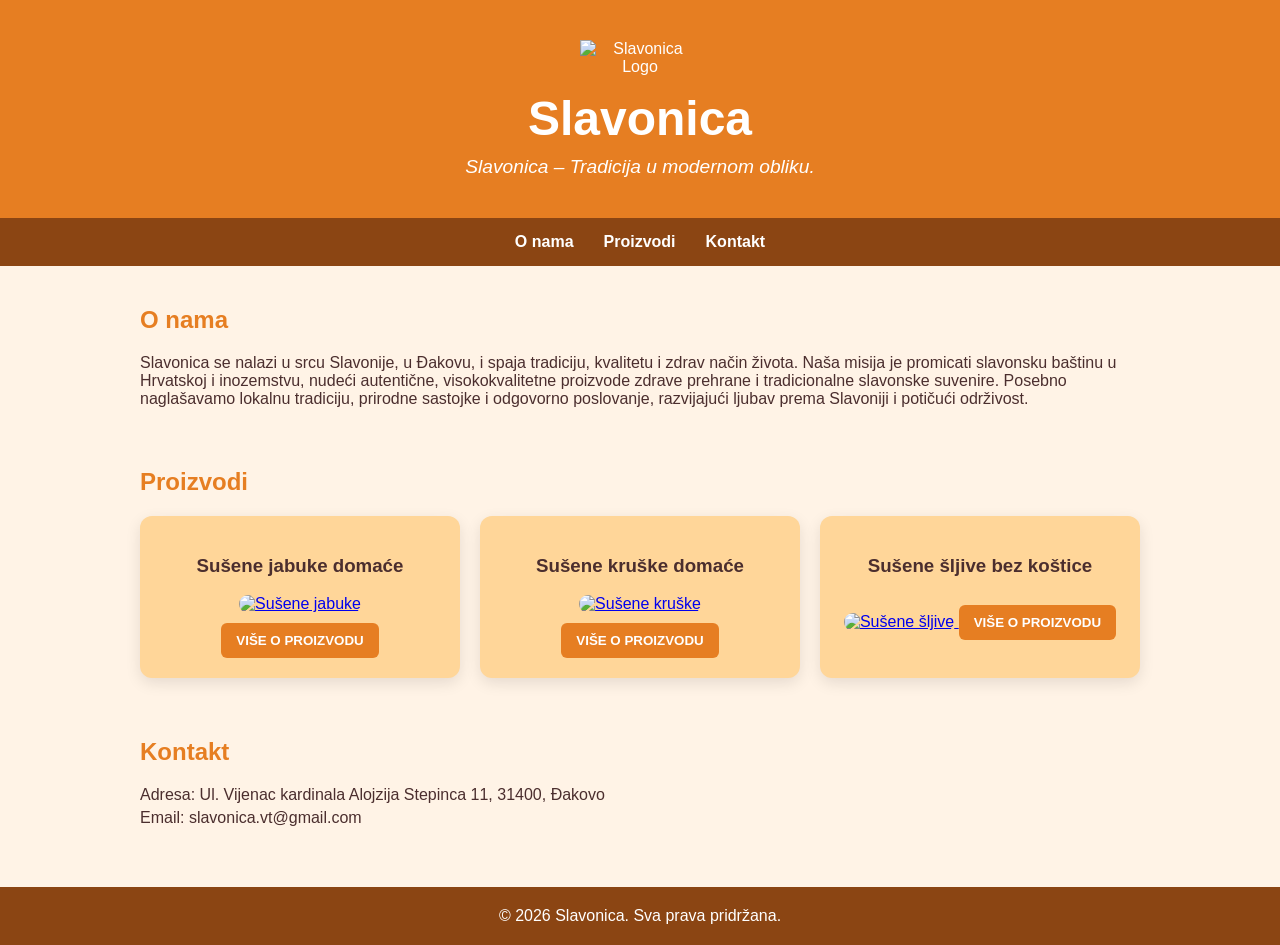
==== index.html @ e68e6f87 "Add files via upload" ====
<!DOCTYPE html>
<html lang="hr">
<head>
    <meta charset="UTF-8">
    <meta name="viewport" content="width=device-width, initial-scale=1.0">
    <title>Slavonica</title>
    <style>
        body {
            font-family: 'Arial', sans-serif;
            margin: 0;
            padding: 0;
            background-color: #fff3e6;
            color: #4b2e2e;
        }

        header {
            background-color: #e67e22;
            color: white;
            text-align: center;
            padding: 40px 20px;
        }

        header img {
            width: 120px;
            display: block;
            margin: 0 auto 15px;
        }

        header h1 {
            margin: 0;
            font-size: 3em;
        }

        header p {
            margin: 10px 0 0;
            font-size: 1.2em;
            font-style: italic;
        }

        nav {
            background-color: #8b4513;
            display: flex;
            justify-content: center;
            gap: 30px;
            padding: 15px 0;
        }

        nav a {
            color: white;
            text-decoration: none;
            font-weight: bold;
            transition: color 0.3s;
        }

        nav a:hover {
            color: #ffd699;
        }

        main {
            max-width: 1000px;
            margin: 40px auto;
            padding: 0 20px;
        }

        section {
            margin-bottom: 60px;
        }

        h2 {
            color: #e67e22;
            margin-bottom: 20px;
        }

        .cards {
            display: grid;
            grid-template-columns: repeat(auto-fit, minmax(250px, 1fr));
            gap: 20px;
        }

        .card {
            background-color: #ffd699;
            border-radius: 12px;
            padding: 20px;
            box-shadow: 0 5px 15px rgba(0,0,0,0.1);
            text-align: center;
        }

        .card img {
            width: 100%;
            border-radius: 10px;
        }

        .product-details {
            display: none;
            margin-top: 15px;
            background-color: #fff1d6;
            padding: 15px;
            border-radius: 10px;
            text-align: left;
            font-size: 0.95em;
            line-height: 1.4em;
        }

        .details-btn {
            margin-top: 10px;
            padding: 10px 15px;
            background-color: #e67e22;
            color: white;
            border: none;
            border-radius: 6px;
            cursor: pointer;
            font-weight: bold;
            transition: background-color 0.3s;
        }

        .details-btn:hover {
            background-color: #cf6f1e;
        }

        footer {
            background-color: #8b4513;
            color: white;
            text-align: center;
            padding: 20px 0;
        }

        .contact-info p {
            margin: 5px 0;
        }
    </style>
</head>
<body>

<header>
    <img src="https://i.ibb.co/4njxYTfc/Slavonica-VT-LOGO.png" alt="Slavonica Logo">
    <h1>Slavonica</h1>
    <p>Slavonica – Tradicija u modernom obliku.</p>
</header>

<nav>
    <a href="#o-nama">O nama</a>
    <a href="#Proizvodi">Proizvodi</a>
    <a href="#kontakt">Kontakt</a>
</nav>

<main>
    <section id="o-nama">
        <h2>O nama</h2>
        <p>Slavonica se nalazi u srcu Slavonije, u Đakovu, i spaja tradiciju, kvalitetu i zdrav način života. Naša misija je promicati slavonsku baštinu u Hrvatskoj i inozemstvu, nudeći autentične, visokokvalitetne proizvode zdrave prehrane i tradicionalne slavonske suvenire. Posebno naglašavamo lokalnu tradiciju, prirodne sastojke i odgovorno poslovanje, razvijajući ljubav prema Slavoniji i potičući održivost.</p>
    </section>

    <section id="Proizvodi">
        <h2>Proizvodi</h2>
        <div class="cards">
            <div class="card">
                <h3>Sušene jabuke domaće</h3>
                <a href="https://ibb.co/Lz2zrZ7X" target="_blank">
                    <img src="https://i.ibb.co/svMvCVYd/image2.png" alt="Sušene jabuke">
                </a>
                <button class="details-btn" onclick="showDetails('jabuke')">VIŠE O PROIZVODU</button>
                <div id="jabuke" class="product-details">
Šifra 660-001<br>
Sastojci: jabuke (100%)<br>
Neto količina: 1 kg<br>
Način proizvodnje: sušenje<br>
Uvjeti čuvanja: čuvati na suhom i tamnom mjestu<br>
Rok trajanja: otisnut na pakiranju<br>
Zemlja podrijetla: Hrvatska (Slavonija)<br>
Proizvođač / Distributer: Slavonica d.o.o., vježbenička tvrtka
                </div>
            </div>

            <div class="card">
                <h3>Sušene kruške domaće</h3>
                <a href="https://ibb.co/S4vHnBVp" target="_blank">
                    <img src="https://i.ibb.co/39hVNcSH/image4.png" alt="Sušene kruške">
                </a>
                <button class="details-btn" onclick="showDetails('kruske')">VIŠE O PROIZVODU</button>
                <div id="kruske" class="product-details">
Šifra 660-002<br>
Naziv proizvoda: Sušene kruške domaće<br>
Sastojci: kruške (100%)<br>
Neto količina: 1 kg<br>
Način proizvodnje: sušenje<br>
Uvjeti čuvanja: čuvati na suhom i hladnom mjestu<br>
Rok trajanja: otisnut na pakiranju<br>
Zemlja podrijetla: Hrvatska (Slavonija)<br>
Distributer: Slavonica d.o.o., vježbenička tvrtka
                </div>
            </div>

            <div class="card">
                <h3>Sušene šljive bez koštice</h3>
                <a href="https://ibb.co/KzwXBG51" target="_blank">
                    <img src="https://i.ibb.co/dJgrXcfh/image3.png" alt="Sušene šljive">
                </a>
                <button class="details-btn" onclick="showDetails('sljive')">VIŠE O PROIZVODU</button>
                <div id="sljive" class="product-details">
Šifra 660-003<br>
Naziv proizvoda: Sušene šljive bez koštice<br>
Sastojci: šljive (100%)<br>
Neto količina: 1 kg<br>
Način proizvodnje: sušenje<br>
Uvjeti čuvanja: čuvati na suhom mjestu<br>
Rok trajanja: otisnut na pakiranju<br>
Zemlja podrijetla: Hrvatska (Slavonija)<br>
Distributer: Slavonica d.o.o., vježbenička tvrtka
                </div>
            </div>
        </div>
    </section>

    <section id="kontakt">
        <h2>Kontakt</h2>
        <div class="contact-info">
            <p>Adresa: Ul. Vijenac kardinala Alojzija Stepinca 11, 31400, Đakovo</p>
            <p>Email: slavonica.vt@gmail.com</p>
        </div>
    </section>
</main>

<footer>
    &copy; 2026 Slavonica. Sva prava pridržana.
</footer>

<script>
function showDetails(id) {
    // Sakrij sve detalje
    const details = document.querySelectorAll('.product-details');
    details.forEach(d => {
        if (d.id !== id) {
            d.style.display = 'none';
        }
    });

    // Toggle samo odabrani detalj
    const elem = document.getElementById(id);
    if (elem.style.display === 'block') {
        elem.style.display = 'none';
    } else {
        elem.style.display = 'block';
    }
}
</script>

</body>
</html>
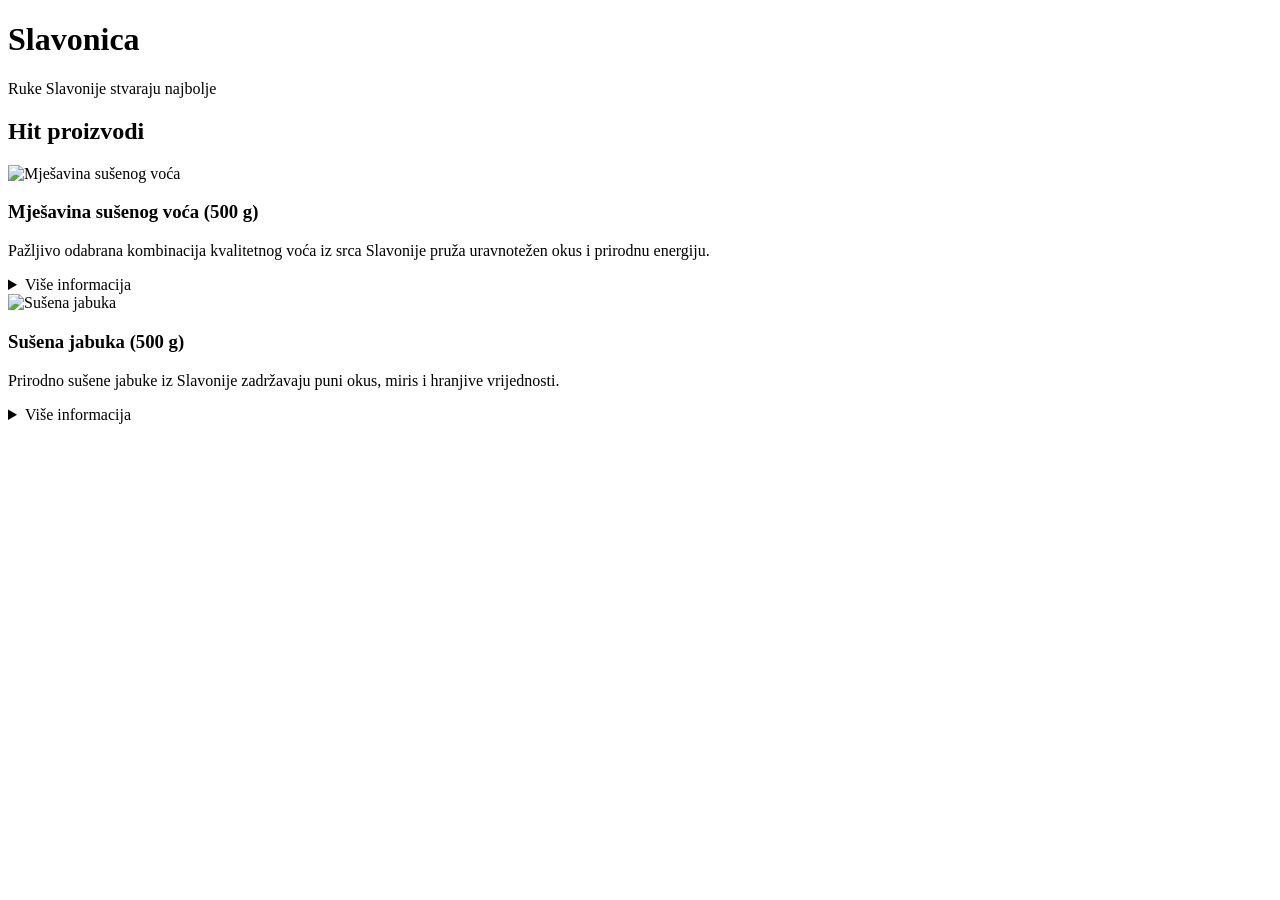
==== commit 75b6a4f7: "Update index.html" ====
--- a/index.html
+++ b/index.html
@@ -1,247 +1,73 @@
 <!DOCTYPE html>
 <html lang="hr">
 <head>
-    <meta charset="UTF-8">
-    <meta name="viewport" content="width=device-width, initial-scale=1.0">
-    <title>Slavonica</title>
-    <style>
-        body {
-            font-family: 'Arial', sans-serif;
-            margin: 0;
-            padding: 0;
-            background-color: #fff3e6;
-            color: #4b2e2e;
-        }
+  <meta charset="UTF-8">
+  <title>Slavonica</title>
+  <meta name="viewport" content="width=device-width, initial-scale=1.0">
 
-        header {
-            background-color: #e67e22;
-            color: white;
-            text-align: center;
-            padding: 40px 20px;
-        }
-
-        header img {
-            width: 120px;
-            display: block;
-            margin: 0 auto 15px;
-        }
-
-        header h1 {
-            margin: 0;
-            font-size: 3em;
-        }
-
-        header p {
-            margin: 10px 0 0;
-            font-size: 1.2em;
-            font-style: italic;
-        }
-
-        nav {
-            background-color: #8b4513;
-            display: flex;
-            justify-content: center;
-            gap: 30px;
-            padding: 15px 0;
-        }
-
-        nav a {
-            color: white;
-            text-decoration: none;
-            font-weight: bold;
-            transition: color 0.3s;
-        }
-
-        nav a:hover {
-            color: #ffd699;
-        }
-
-        main {
-            max-width: 1000px;
-            margin: 40px auto;
-            padding: 0 20px;
-        }
-
-        section {
-            margin-bottom: 60px;
-        }
-
-        h2 {
-            color: #e67e22;
-            margin-bottom: 20px;
-        }
-
-        .cards {
-            display: grid;
-            grid-template-columns: repeat(auto-fit, minmax(250px, 1fr));
-            gap: 20px;
-        }
-
-        .card {
-            background-color: #ffd699;
-            border-radius: 12px;
-            padding: 20px;
-            box-shadow: 0 5px 15px rgba(0,0,0,0.1);
-            text-align: center;
-        }
-
-        .card img {
-            width: 100%;
-            border-radius: 10px;
-        }
-
-        .product-details {
-            display: none;
-            margin-top: 15px;
-            background-color: #fff1d6;
-            padding: 15px;
-            border-radius: 10px;
-            text-align: left;
-            font-size: 0.95em;
-            line-height: 1.4em;
-        }
-
-        .details-btn {
-            margin-top: 10px;
-            padding: 10px 15px;
-            background-color: #e67e22;
-            color: white;
-            border: none;
-            border-radius: 6px;
-            cursor: pointer;
-            font-weight: bold;
-            transition: background-color 0.3s;
-        }
-
-        .details-btn:hover {
-            background-color: #cf6f1e;
-        }
-
-        footer {
-            background-color: #8b4513;
-            color: white;
-            text-align: center;
-            padding: 20px 0;
-        }
-
-        .contact-info p {
-            margin: 5px 0;
-        }
-    </style>
+  <link rel="stylesheet" href="style.css">
 </head>
 <body>
 
-<header>
-    <img src="https://i.ibb.co/4njxYTfc/Slavonica-VT-LOGO.png" alt="Slavonica Logo">
-    <h1>Slavonica</h1>
-    <p>Slavonica – Tradicija u modernom obliku.</p>
+<header class="header">
+  <h1>Slavonica</h1>
+  <p>Ruke Slavonije stvaraju najbolje</p>
 </header>
 
-<nav>
-    <a href="#o-nama">O nama</a>
-    <a href="#Proizvodi">Proizvodi</a>
-    <a href="#kontakt">Kontakt</a>
-</nav>
+<section class="products">
+  <h2>Hit proizvodi</h2>
 
-<main>
-    <section id="o-nama">
-        <h2>O nama</h2>
-        <p>Slavonica se nalazi u srcu Slavonije, u Đakovu, i spaja tradiciju, kvalitetu i zdrav način života. Naša misija je promicati slavonsku baštinu u Hrvatskoj i inozemstvu, nudeći autentične, visokokvalitetne proizvode zdrave prehrane i tradicionalne slavonske suvenire. Posebno naglašavamo lokalnu tradiciju, prirodne sastojke i odgovorno poslovanje, razvijajući ljubav prema Slavoniji i potičući održivost.</p>
-    </section>
+  <div class="product-card">
+    <img src="images/proizvodi/mjessusvoca.png" alt="Mješavina sušenog voća">
+    <h3>Mješavina sušenog voća (500 g)</h3>
+    <p>
+      Pažljivo odabrana kombinacija kvalitetnog voća iz srca Slavonije pruža uravnotežen okus i prirodnu energiju.
+    </p>
 
-    <section id="Proizvodi">
-        <h2>Proizvodi</h2>
-        <div class="cards">
-            <div class="card">
-                <h3>Sušene jabuke domaće</h3>
-                <a href="https://ibb.co/Lz2zrZ7X" target="_blank">
-                    <img src="https://i.ibb.co/svMvCVYd/image2.png" alt="Sušene jabuke">
-                </a>
-                <button class="details-btn" onclick="showDetails('jabuke')">VIŠE O PROIZVODU</button>
-                <div id="jabuke" class="product-details">
-Šifra 660-001<br>
-Sastojci: jabuke (100%)<br>
-Neto količina: 1 kg<br>
-Način proizvodnje: sušenje<br>
-Uvjeti čuvanja: čuvati na suhom i tamnom mjestu<br>
-Rok trajanja: otisnut na pakiranju<br>
-Zemlja podrijetla: Hrvatska (Slavonija)<br>
-Proizvođač / Distributer: Slavonica d.o.o., vježbenička tvrtka
-                </div>
-            </div>
+    <details>
+      <summary>Više informacija</summary>
+      <p>
+        Idealna kao zdrav međuobrok kod kuće, na poslu ili u pokretu.
+        Proizvedeno tradicionalnim postupkom sušenja radi očuvanja arome i nutritivnih vrijednosti.
+      </p>
 
-            <div class="card">
-                <h3>Sušene kruške domaće</h3>
-                <a href="https://ibb.co/S4vHnBVp" target="_blank">
-                    <img src="https://i.ibb.co/39hVNcSH/image4.png" alt="Sušene kruške">
-                </a>
-                <button class="details-btn" onclick="showDetails('kruske')">VIŠE O PROIZVODU</button>
-                <div id="kruske" class="product-details">
-Šifra 660-002<br>
-Naziv proizvoda: Sušene kruške domaće<br>
-Sastojci: kruške (100%)<br>
-Neto količina: 1 kg<br>
-Način proizvodnje: sušenje<br>
-Uvjeti čuvanja: čuvati na suhom i hladnom mjestu<br>
-Rok trajanja: otisnut na pakiranju<br>
-Zemlja podrijetla: Hrvatska (Slavonija)<br>
-Distributer: Slavonica d.o.o., vježbenička tvrtka
-                </div>
-            </div>
+      <ul>
+        <li>100% prirodno</li>
+        <li>Bez dodanog šećera</li>
+        <li>Bez konzervansa</li>
+        <li>Izvor vlakana</li>
+      </ul>
 
-            <div class="card">
-                <h3>Sušene šljive bez koštice</h3>
-                <a href="https://ibb.co/KzwXBG51" target="_blank">
-                    <img src="https://i.ibb.co/dJgrXcfh/image3.png" alt="Sušene šljive">
-                </a>
-                <button class="details-btn" onclick="showDetails('sljive')">VIŠE O PROIZVODU</button>
-                <div id="sljive" class="product-details">
-Šifra 660-003<br>
-Naziv proizvoda: Sušene šljive bez koštice<br>
-Sastojci: šljive (100%)<br>
-Neto količina: 1 kg<br>
-Način proizvodnje: sušenje<br>
-Uvjeti čuvanja: čuvati na suhom mjestu<br>
-Rok trajanja: otisnut na pakiranju<br>
-Zemlja podrijetla: Hrvatska (Slavonija)<br>
-Distributer: Slavonica d.o.o., vježbenička tvrtka
-                </div>
-            </div>
-        </div>
-    </section>
+      <p><strong>Sastojci:</strong> jabuka, kruška, šljiva, marelica</p>
+    </details>
+  </div>
 
-    <section id="kontakt">
-        <h2>Kontakt</h2>
-        <div class="contact-info">
-            <p>Adresa: Ul. Vijenac kardinala Alojzija Stepinca 11, 31400, Đakovo</p>
-            <p>Email: slavonica.vt@gmail.com</p>
-        </div>
-    </section>
-</main>
 
-<footer>
-    &copy; 2026 Slavonica. Sva prava pridržana.
-</footer>
+  <div class="product-card">
+    <img src="images/proizvodi/susjebuka.png" alt="Sušena jabuka">
+    <h3>Sušena jabuka (500 g)</h3>
+    <p>
+      Prirodno sušene jabuke iz Slavonije zadržavaju puni okus, miris i hranjive vrijednosti.
+    </p>
 
-<script>
-function showDetails(id) {
-    // Sakrij sve detalje
-    const details = document.querySelectorAll('.product-details');
-    details.forEach(d => {
-        if (d.id !== id) {
-            d.style.display = 'none';
-        }
-    });
+    <details>
+      <summary>Više informacija</summary>
+      <p>
+        Savršen zdrav međuobrok bez dodataka i umjetnih sastojaka.
+      </p>
 
-    // Toggle samo odabrani detalj
-    const elem = document.getElementById(id);
-    if (elem.style.display === 'block') {
-        elem.style.display = 'none';
-    } else {
-        elem.style.display = 'block';
-    }
-}
-</script>
+      <ul>
+        <li>100% prirodno</li>
+        <li>Bez dodanog šećera</li>
+        <li>Bez konzervansa</li>
+        <li>Izvor vlakana</li>
+      </ul>
+
+      <p><strong>Sastojci:</strong> Sušena jabuka</p>
+    </details>
+  </div>
+
+</section>
 
 </body>
 </html>
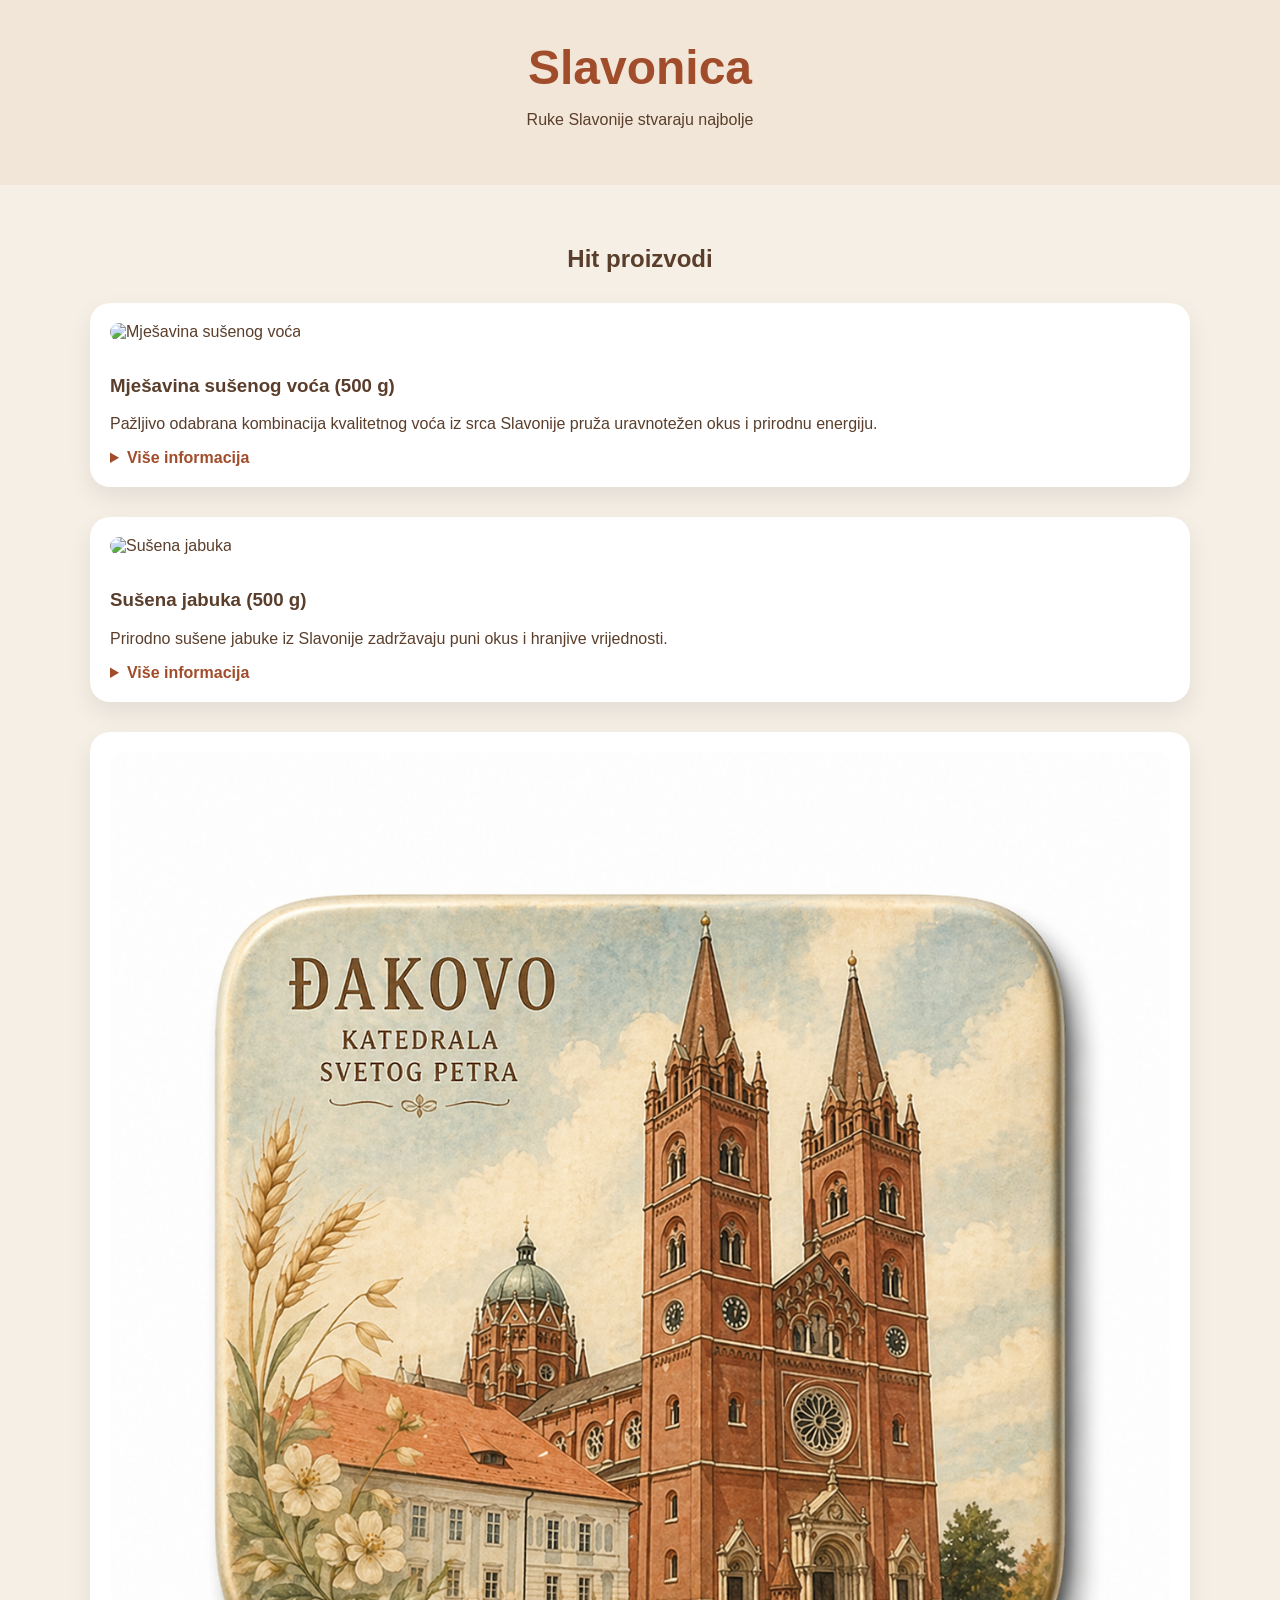
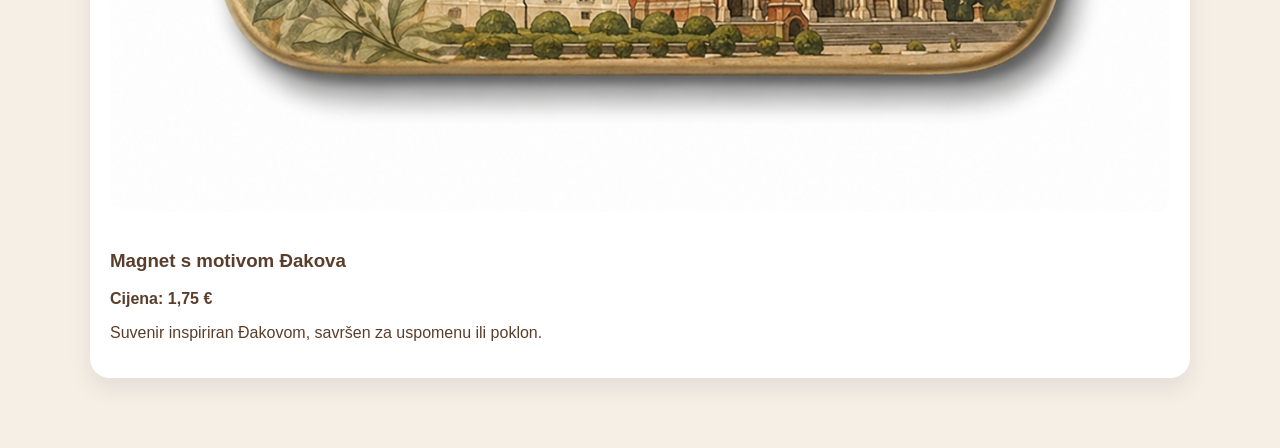
==== commit 3df9d3f5: "Update index.html" ====
--- a/index.html
+++ b/index.html
@@ -23,48 +23,40 @@
     <p>
       Pažljivo odabrana kombinacija kvalitetnog voća iz srca Slavonije pruža uravnotežen okus i prirodnu energiju.
     </p>
-
     <details>
       <summary>Više informacija</summary>
-      <p>
-        Idealna kao zdrav međuobrok kod kuće, na poslu ili u pokretu.
-        Proizvedeno tradicionalnim postupkom sušenja radi očuvanja arome i nutritivnih vrijednosti.
-      </p>
-
+      <p>Idealna kao zdrav međuobrok. Tradicionalno sušeno bez dodataka.</p>
       <ul>
         <li>100% prirodno</li>
         <li>Bez dodanog šećera</li>
         <li>Bez konzervansa</li>
         <li>Izvor vlakana</li>
       </ul>
-
-      <p><strong>Sastojci:</strong> jabuka, kruška, šljiva, marelica</p>
     </details>
   </div>
-
 
   <div class="product-card">
     <img src="images/proizvodi/susjebuka.png" alt="Sušena jabuka">
     <h3>Sušena jabuka (500 g)</h3>
     <p>
-      Prirodno sušene jabuke iz Slavonije zadržavaju puni okus, miris i hranjive vrijednosti.
+      Prirodno sušene jabuke iz Slavonije zadržavaju puni okus i hranjive vrijednosti.
     </p>
-
     <details>
       <summary>Više informacija</summary>
-      <p>
-        Savršen zdrav međuobrok bez dodataka i umjetnih sastojaka.
-      </p>
-
+      <p>Zdrav međuobrok bez dodataka.</p>
       <ul>
         <li>100% prirodno</li>
         <li>Bez dodanog šećera</li>
         <li>Bez konzervansa</li>
-        <li>Izvor vlakana</li>
       </ul>
+    </details>
+  </div>
 
-      <p><strong>Sastojci:</strong> Sušena jabuka</p>
-    </details>
+  <div class="product-card">
+    <img src="images/proizvodi/magnetkat.png" alt="Magnet s motivom Đakova">
+    <h3>Magnet s motivom Đakova</h3>
+    <p><strong>Cijena: 1,75 €</strong></p>
+    <p>Suvenir inspiriran Đakovom, savršen za uspomenu ili poklon.</p>
   </div>
 
 </section>
--- a/style.css
+++ b/style.css
@@ -0,0 +1,78 @@
+body {
+  margin: 0;
+  font-family: Arial, sans-serif;
+  background: #f5efe6;
+  color: #5a3e2b;
+}
+
+.header {
+  text-align: center;
+  padding: 40px 20px;
+  background: #f2e6d8;
+  animation: fadeIn 1.5s ease;
+}
+
+.header h1 {
+  margin: 0;
+  font-size: 3rem;
+  color: #a14c2a;
+}
+
+.products {
+  padding: 40px 20px;
+  max-width: 1100px;
+  margin: auto;
+}
+
+.products h2 {
+  text-align: center;
+  margin-bottom: 30px;
+}
+
+.product-card {
+  background: #fff;
+  border-radius: 20px;
+  padding: 20px;
+  margin-bottom: 30px;
+  box-shadow: 0 10px 25px rgba(0,0,0,0.08);
+  transition: transform 0.3s ease, box-shadow 0.3s ease;
+  animation: fadeUp 1s ease;
+}
+
+.product-card:hover {
+  transform: translateY(-5px);
+  box-shadow: 0 15px 35px rgba(0,0,0,0.12);
+}
+
+.product-card img {
+  width: 100%;
+  border-radius: 15px;
+  margin-bottom: 15px;
+}
+
+details {
+  margin-top: 10px;
+  cursor: pointer;
+}
+
+summary {
+  font-weight: bold;
+  color: #a14c2a;
+}
+
+/* Animacije */
+@keyframes fadeIn {
+  from {opacity: 0;}
+  to {opacity: 1;}
+}
+
+@keyframes fadeUp {
+  from {
+    opacity: 0;
+    transform: translateY(20px);
+  }
+  to {
+    opacity: 1;
+    transform: translateY(0);
+  }
+}
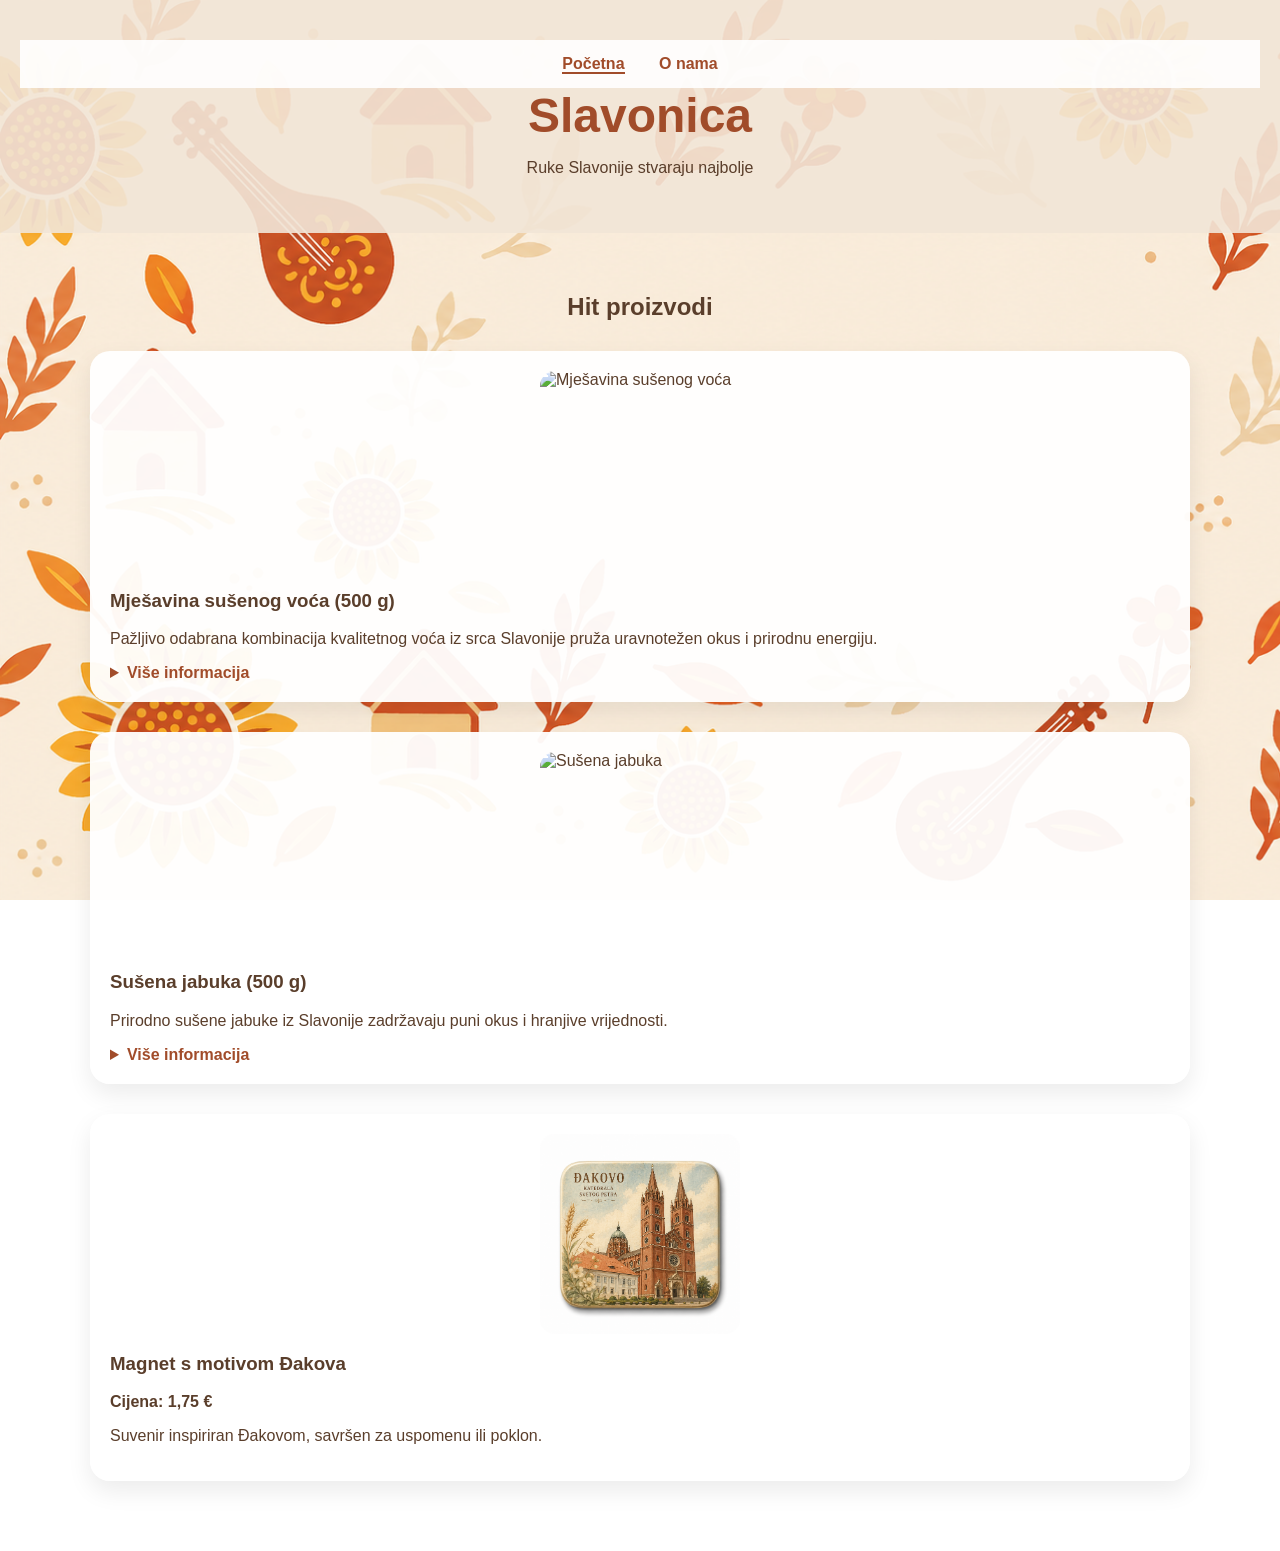
==== commit 14a750bb: "Update index.html" ====
--- a/index.html
+++ b/index.html
@@ -10,6 +10,10 @@
 <body>
 
 <header class="header">
+  <nav class="nav">
+  <a href="index.html" class="active">Početna</a>
+  <a href="o-nama.html">O nama</a>
+</nav>
   <h1>Slavonica</h1>
   <p>Ruke Slavonije stvaraju najbolje</p>
 </header>
--- a/style.css
+++ b/style.css
@@ -1,14 +1,16 @@
 body {
   margin: 0;
   font-family: Arial, sans-serif;
-  background: #f5efe6;
+  background: url("images/pozadina.png");
+  background-size: cover;
+  background-attachment: fixed;
   color: #5a3e2b;
 }
 
 .header {
   text-align: center;
   padding: 40px 20px;
-  background: #f2e6d8;
+  background: rgba(242, 230, 216, 0.9);
   animation: fadeIn 1.5s ease;
 }
 
@@ -30,7 +32,7 @@
 }
 
 .product-card {
-  background: #fff;
+  background: rgba(255,255,255,0.95);
   border-radius: 20px;
   padding: 20px;
   margin-bottom: 30px;
@@ -45,9 +47,12 @@
 }
 
 .product-card img {
-  width: 100%;
+  width: 200px;
+  height: 200px;
+  object-fit: cover;
+  display: block;
+  margin: 0 auto 15px auto;
   border-radius: 15px;
-  margin-bottom: 15px;
 }
 
 details {
@@ -76,3 +81,37 @@
     transform: translateY(0);
   }
 }
+
+/* NAVIGACIJA */
+.nav {
+  text-align: center;
+  padding: 15px;
+  background: rgba(255,255,255,0.9);
+}
+
+.nav a {
+  margin: 0 15px;
+  text-decoration: none;
+  color: #a14c2a;
+  font-weight: bold;
+}
+
+.nav a.active {
+  border-bottom: 2px solid #a14c2a;
+}
+
+/* O NAMA */
+.about {
+  padding: 40px 20px;
+  display: flex;
+  justify-content: center;
+}
+
+.about-box {
+  max-width: 700px;
+  background: rgba(255,255,255,0.95);
+  padding: 30px;
+  border-radius: 20px;
+  box-shadow: 0 10px 25px rgba(0,0,0,0.08);
+  animation: fadeUp 1s ease;
+}
